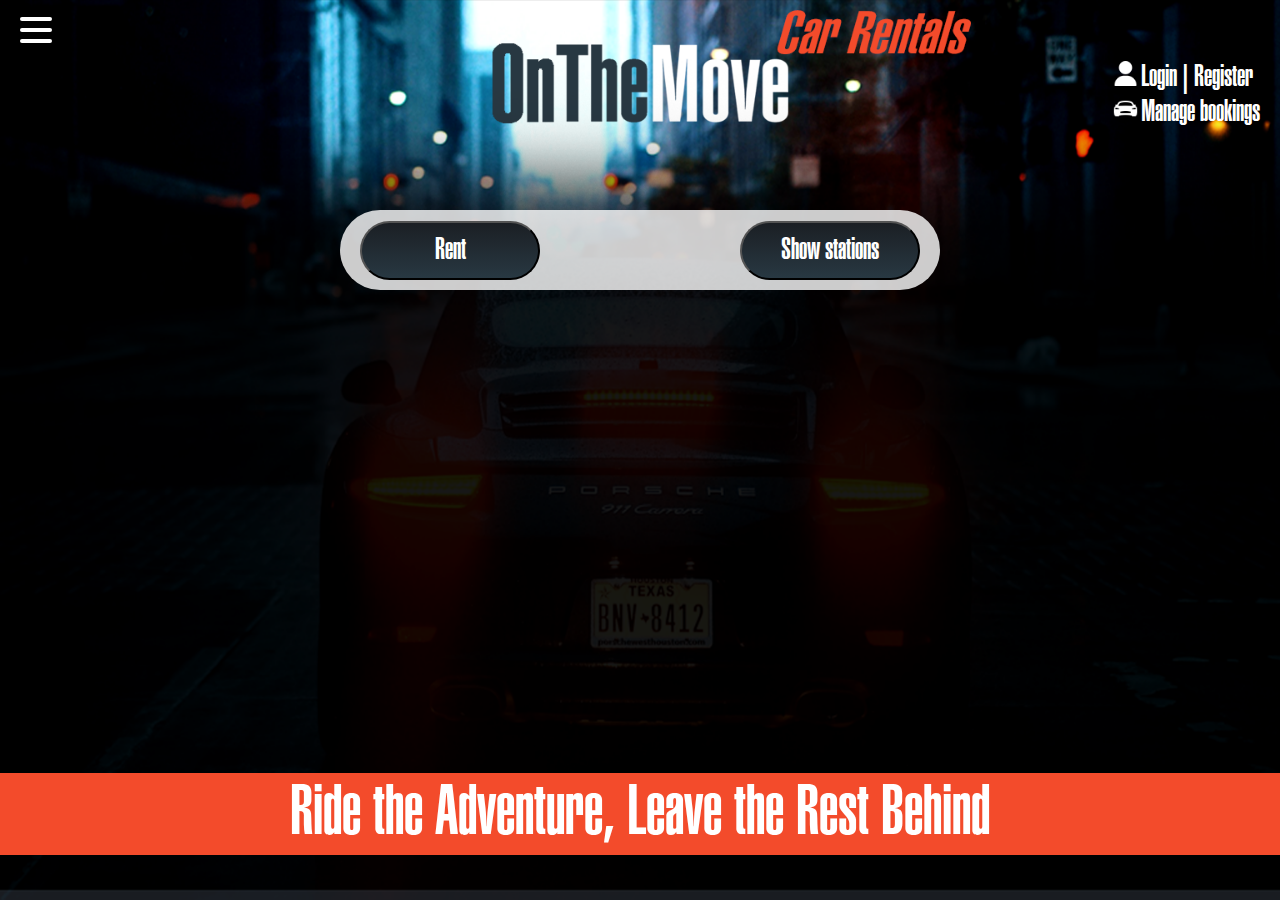
==== src/main/resources/static/index.html @ d13a9739 "add hrefs" ====
<!DOCTYPE html>
<html lang="en">
<head>
    <meta charset="UTF-8">
    <meta name="viewport" content="width=device-width, initial-scale=1.0">
    <link rel="icon" href="img/favicon.ico" type="image/x-icon">
    <link href="css/style.css" type="text/css" rel="stylesheet">
    <link href="css/nav.css" type="text/css" rel="stylesheet">
    <link href="css/html.css" type="text/css" rel="stylesheet">
    <title>OnTheMove Car Rentals</title>
</head>
<body>

<nav>
    <div class="navbar">
        <div class="container nav-container">
            <input class="checkbox" type="checkbox" name="" id="" />
            <div class="hamburger-lines">
                <span class="line line1"></span>
                <span class="line line2"></span>
                <span class="line line3"></span>
            </div>
            <div class="logo">
            </div>
            <div class="menu-items">
                <li><a class="currentNav" href="index.html">Home</a></li>
                <li><a href="#">Rent</a></li>
                <li><a href="#">Show stations</a></li>
                <li><a href="manageBookings.html">Manage bookings</a></li>
                <li><a href="#">Contact</a></li>
            </div>
        </div>
    </div>
</nav>

<div id="LoMa">
    <ul>
        <li>
            <img class="LoMa-icon" src="img/user.png" alt=""> <a class="home-links" href="login.html">Login | Register</a>
        </li>
        <li>
            <img class="LoMa-icon" src="img/car.png" alt=""> <a class="home-links" href="manageBookings.html">Manage bookings</a>
        </li>
    </ul>



</div>

<div id="twonavbar">
    <button class="btn">Rent</button>
    <button class="btn">Show stations</button>
</div>

<div id="slogendiv">
    <p id="slogen">Ride the Adventure, Leave the Rest Behind</p>
</div>




</body>
</html>
---- src/main/resources/static/css/style.css ----
@font-face {
    font-family: Helvetica;
    src: url(../fonts/Helvetica.otf);
}

* {
    margin: 0;
    padding: 0;
}

body{
    background-image:url(../img/bgImage-logo-dark.png);
    background-color: black;
    background-size: cover;
    background-repeat: no-repeat;
    background-attachment: fixed;
    background-position: center top;
    font-family: Helvetica, Arial, sans-serif;
    color: white;

}

/*Home Navbar Rent & Show stations*/

#twonavbar{
    background-color: rgb(255, 255, 255, 0.8);
    margin: auto;
    margin-top: 150px;
    width: 600px;
    min-height: 80px;
    border-radius: 40px;
    display: flex;
    justify-content: space-between;
    padding: 0 20px;
    align-items: center;
}

.btn {
    width: 180px;
    background: #1b1f24;
    background-image: -webkit-linear-gradient(top, #1b1f24, #283842);
    background-image: -moz-linear-gradient(top, #1b1f24, #283842);
    background-image: -ms-linear-gradient(top, #1b1f24, #283842);
    background-image: -o-linear-gradient(top, #1b1f24, #283842);
    background-image: linear-gradient(to bottom, #1b1f24, #283842);
    -webkit-border-radius: 60;
    -moz-border-radius: 60;
    border-radius: 60px;
    font-family: Helvetica-UC;
    color: #ffffff;
    font-size: 30px;
    padding: 10px 20px 10px 20px;
    text-decoration: none;
}

.btn:hover {
    cursor: pointer;
    background: #283842;
    background-image: -webkit-linear-gradient(top, #283842, #1b1f24);
    background-image: -moz-linear-gradient(top, #283842, #1b1f24);
    background-image: -ms-linear-gradient(top, #283842, #1b1f24);
    background-image: -o-linear-gradient(top, #283842, #1b1f24);
    background-image: linear-gradient(to bottom, #283842, #1b1f24);
    text-decoration: none;
}

/*Home Links top right corner Login|Register & Manage bookings*/

#LoMa{
    float: right;
    font-family: Helvetica-UC;
}

#LoMa ul{
    list-style-type: none;
}

.home-links, .home-links:visited {
    text-decoration: none;
    color: white;
    font-size: 30px;
    padding-right: 20px;
}

.home-links:hover{
    color: #f34b2b;
}

.LoMa-icon{
    width: 25px;
    filter: invert(100%);

}

.current{
    text-decoration: none;
    color: white;
    font-size: 30px;
    padding-right: 20px;
    color: #f34b2b;
}
---- src/main/resources/static/css/nav.css ----
@import url("https://fonts.googleapis.com/css2?family=Poppins:ital,wght@0,100;0,200;0,300;0,400;0,500;0,600;0,700;0,800;0,900;1,100;1,200;1,300;1,400;1,500;1,600;1,700;1,800;1,900&display=swap");

@font-face {
  font-family: Helvetica-UC;
  src: url(../fonts/Helvetica\ Ultra\ Compressed.otf);
}

* {
  margin: 0;
  padding: 0;
  box-sizing: border-box;
}

.container {
  max-width: 1050px;
  width: 70%;
  padding-left: 20px;
}

.navbar {
  width: 50%;
}

.nav-container {
  display: flex;
  justify-content: space-between;
  align-items: center;
  height: 62px;
}

.navbar .menu-items {
  display: flex;
}

.navbar .nav-container li {
  list-style: none;
}

.navbar .nav-container a {
  font-family: Helvetica-UC;
  text-decoration: none;
  color: #ffffff;
  font-weight: 500;
  font-size: 50px;
  padding: 0.7rem;
}

.navbar .nav-container a:hover{
  font-family: Helvetica-UC;
  font-weight: bolder;
  color: #f34b2b;
}

.nav-container {
  display: block;
  position: relative;
  height: 60px;
  z-index: 5;
}

.nav-container .checkbox {
  position: absolute;
  display: block;
  height: 32px;
  width: 32px;
  top: 20px;
  left: 20px;
  z-index: 5;
  opacity: 0;
  cursor: pointer;
}

.nav-container .hamburger-lines {
  display: block;
  height: 26px;
  width: 32px;
  position: absolute;
  top: 17px;
  left: 20px;
  z-index: 2;
  display: flex;
  flex-direction: column;
  justify-content: space-between;
}

.nav-container .hamburger-lines .line {
  display: block;
  height: 4px;
  width: 100%;
  border-radius: 10px;
  background: #ffffff;
}

.nav-container .hamburger-lines .line1 {
  transform-origin: 0% 0%;
  transition: transform 0.4s ease-in-out;
}

.nav-container .hamburger-lines .line2 {
  transition: transform 0.2s ease-in-out;
}

.nav-container .hamburger-lines .line3 {
  transform-origin: 0% 100%;
  transition: transform 0.4s ease-in-out;
}

.navbar .menu-items {
  padding-top: 100px;
  background-color: #1b1f24e6;
  height: 100vh;
  width: 50%;
  transform: translate(-150%);
  display: flex;
  flex-direction: column;
  margin-left: -20px;
  transition: transform 0.5s ease-in-out;
  text-align: left;
}

.navbar .menu-items li {
  margin-bottom: 1.2rem;
  font-size: 1.5rem;
  font-weight: 500;
}

.logo {
  position: absolute;
  top: 5px;
  right: 15px;
  font-size: 1.2rem;
  color: #0e2431;
}

.nav-container input[type="checkbox"]:checked ~ .menu-items {
  transform: translateX(0);
}

.nav-container input[type="checkbox"]:checked ~ .hamburger-lines .line1 {
  transform: rotate(45deg);
}

.nav-container input[type="checkbox"]:checked ~ .hamburger-lines .line2 {
  transform: scaleY(0);
}

.nav-container input[type="checkbox"]:checked ~ .hamburger-lines .line3 {
  transform: rotate(-45deg);
}

.nav-container input[type="checkbox"]:checked ~ .logo{
  display: none;
}
---- src/main/resources/static/css/html.css ----
@font-face {
    font-family: Helvetica-UC;
    src: url(/fonts/Helvetica\ Ultra\ Compressed.otf) format('opentype');
}

body{
    position: relative;
    height: 95vh;
    overflow: hidden;
    font-family: Helvetica-UC;
}

#slogendiv{
    width: 100%;
    background-color: #f34b2b;
    position: absolute;
    bottom: 0;
    z-index: auto;
}

#slogen{
    font-size: 70px;
    text-align: center;
    color: white;

}
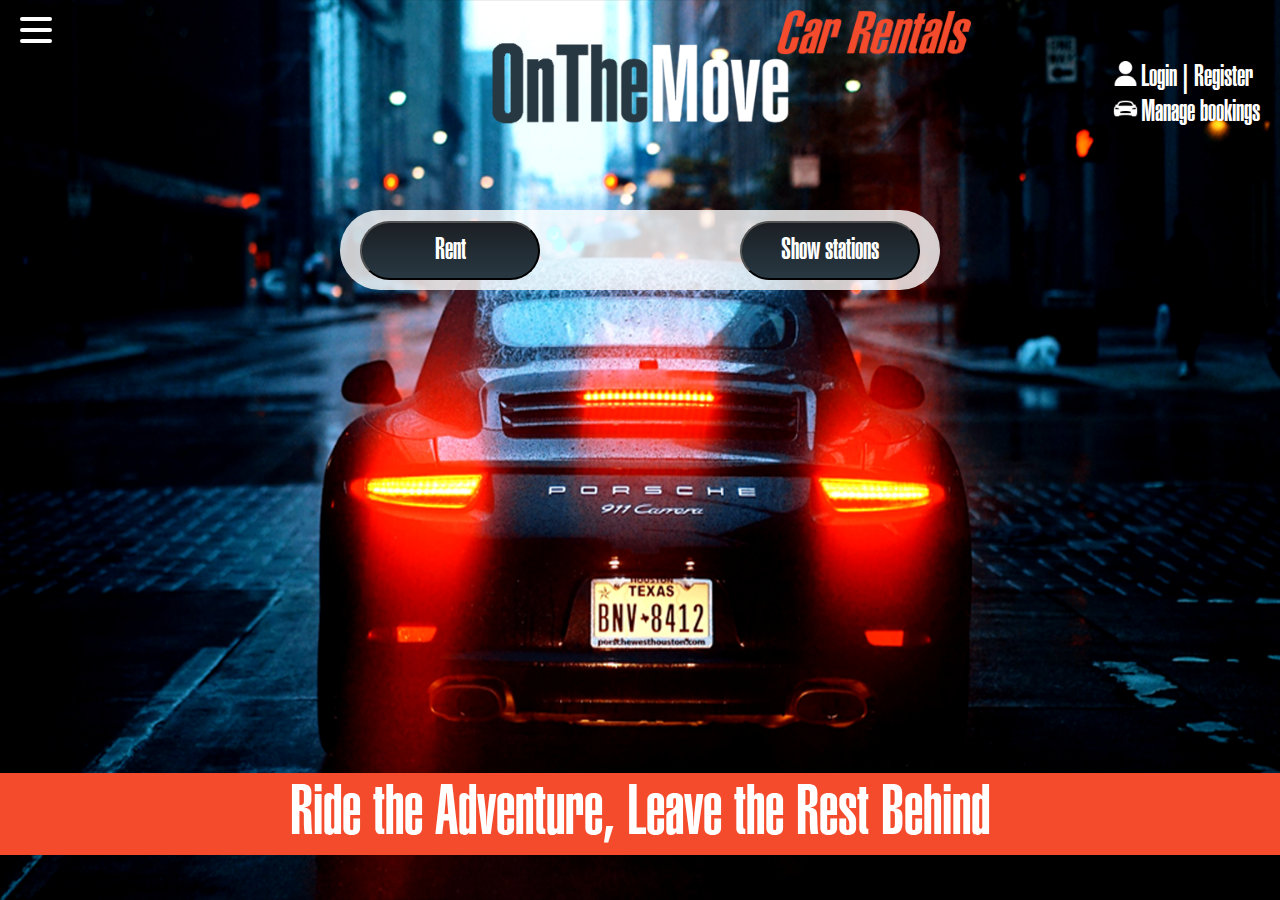
==== commit 43ac339f: "change href to index.css" ====
--- a/src/main/resources/static/index.html
+++ b/src/main/resources/static/index.html
@@ -6,7 +6,7 @@
     <link rel="icon" href="img/favicon.ico" type="image/x-icon">
     <link href="css/style.css" type="text/css" rel="stylesheet">
     <link href="css/nav.css" type="text/css" rel="stylesheet">
-    <link href="css/html.css" type="text/css" rel="stylesheet">
+    <link href="css/index.css" type="text/css" rel="stylesheet">
     <title>OnTheMove Car Rentals</title>
 </head>
 <body>
--- a/src/main/resources/static/css/index.css
+++ b/src/main/resources/static/css/index.css
@@ -0,0 +1,36 @@
+@font-face {
+    font-family: Helvetica-UC;
+    src: url(/fonts/Helvetica\ Ultra\ Compressed.otf) format('opentype');
+}
+
+body{
+    position: relative;
+    height: 95vh;
+    overflow: hidden;
+    font-family: Helvetica-UC;
+}
+
+body{
+    background-image:url(../img/bgImage-logo.png);
+    background-color: black;
+    background-size: cover;
+    background-repeat: no-repeat;
+    background-attachment: fixed;
+    background-position: center top;
+
+}
+
+#slogendiv{
+    width: 100%;
+    background-color: #f34b2b;
+    position: absolute;
+    bottom: 0;
+    z-index: auto;
+}
+
+#slogen{
+    font-size: 70px;
+    text-align: center;
+    color: white;
+
+}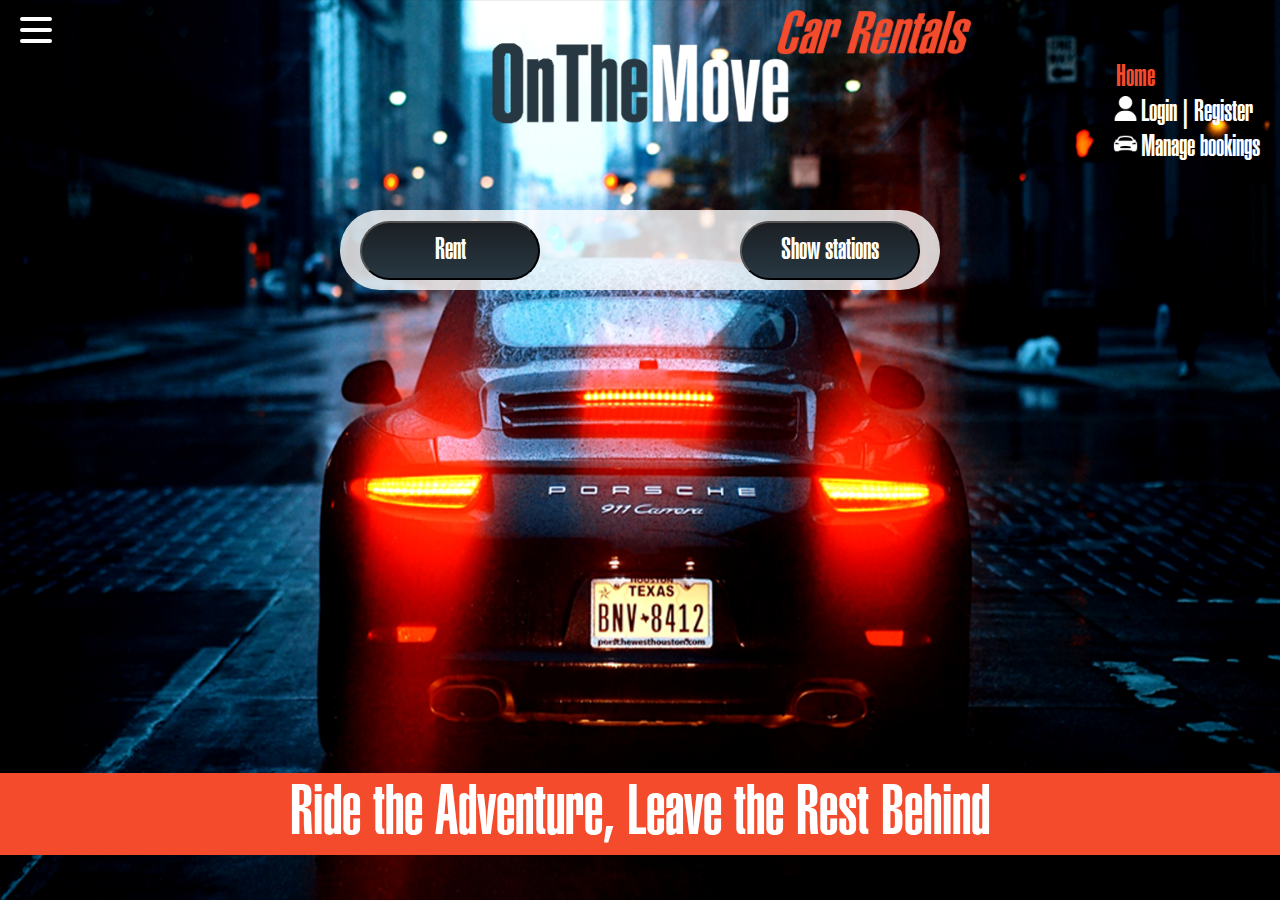
==== commit 51047433: "index was updated with links to all the new pages. Corresponding css was added. html.css was deleted" ====
--- a/src/main/resources/static/index.html
+++ b/src/main/resources/static/index.html
@@ -11,53 +11,54 @@
 </head>
 <body>
 
-<nav>
-    <div class="navbar">
+    <nav>
+        <div class="navbar">
         <div class="container nav-container">
             <input class="checkbox" type="checkbox" name="" id="" />
             <div class="hamburger-lines">
                 <span class="line line1"></span>
                 <span class="line line2"></span>
                 <span class="line line3"></span>
-            </div>
+            </div>  
             <div class="logo">
             </div>
             <div class="menu-items">
                 <li><a class="currentNav" href="index.html">Home</a></li>
-                <li><a href="#">Rent</a></li>
-                <li><a href="#">Show stations</a></li>
+                <li><a href="rent.html">Rent</a></li>
+                <li><a href="showstations.html">Show stations</a></li>
                 <li><a href="manageBookings.html">Manage bookings</a></li>
-                <li><a href="#">Contact</a></li>
+                <li><a href="contact.html">Contact</a></li>
             </div>
         </div>
+        </div>
+    </nav>
+
+    <div id="LoMa">
+        <ul>
+            <li>
+                <img class="LoMa-icon" src="img/home.png" alt=""> <a class="current" class="home-links" href="index.html">Home</a>
+            </li>
+            <li>
+                <img class="LoMa-icon" src="img/user.png" alt=""> <a class="home-links" href="login.html">Login | Register</a>
+            </li>
+            <li>
+                <img class="LoMa-icon" src="img/car.png" alt=""> <a class="home-links" href="manageBookings.html">Manage bookings</a>
+            </li> 
+        </ul>
     </div>
-</nav>
 
-<div id="LoMa">
-    <ul>
-        <li>
-            <img class="LoMa-icon" src="img/user.png" alt=""> <a class="home-links" href="login.html">Login | Register</a>
-        </li>
-        <li>
-            <img class="LoMa-icon" src="img/car.png" alt=""> <a class="home-links" href="manageBookings.html">Manage bookings</a>
-        </li>
-    </ul>
+    <div id="twonavbar">
+        <a href="rent.html"><button class="btn">Rent</button></a>
+        <a href="showstations.html"><button class="btn">Show stations</button></a>
+        
+    </div>
+
+    <div id="slogendiv">
+        <p id="slogen">Ride the Adventure, Leave the Rest Behind</p>
+    </div>
+    
 
 
-
-</div>
-
-<div id="twonavbar">
-    <button class="btn">Rent</button>
-    <button class="btn">Show stations</button>
-</div>
-
-<div id="slogendiv">
-    <p id="slogen">Ride the Adventure, Leave the Rest Behind</p>
-</div>
-
-
-
-
+    
 </body>
 </html>--- a/src/main/resources/static/css/index.css
+++ b/src/main/resources/static/css/index.css
@@ -17,7 +17,7 @@
     background-repeat: no-repeat;
     background-attachment: fixed;
     background-position: center top;
-
+    
 }
 
 #slogendiv{
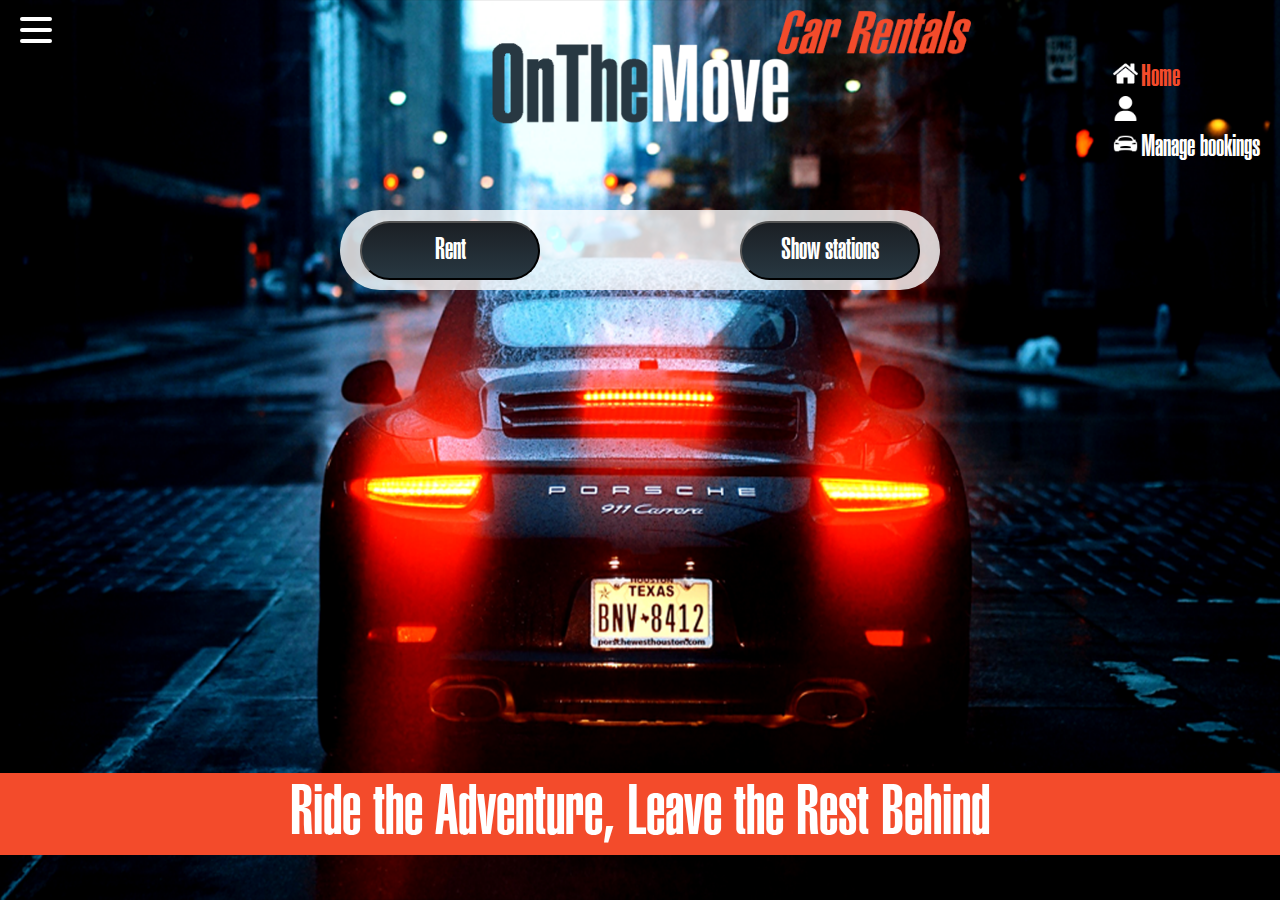
==== commit 3b551071: "logout functionality added" ====
--- a/src/main/resources/static/index.html
+++ b/src/main/resources/static/index.html
@@ -7,6 +7,7 @@
     <link href="css/style.css" type="text/css" rel="stylesheet">
     <link href="css/nav.css" type="text/css" rel="stylesheet">
     <link href="css/index.css" type="text/css" rel="stylesheet">
+    <script src="/js/logout.js"></script>
     <title>OnTheMove Car Rentals</title>
 </head>
 <body>
@@ -39,7 +40,7 @@
                 <img class="LoMa-icon" src="img/home.png" alt=""> <a class="current" class="home-links" href="index.html">Home</a>
             </li>
             <li>
-                <img class="LoMa-icon" src="img/user.png" alt=""> <a class="home-links" href="login.html">Login | Register</a>
+                <img class="LoMa-icon" src="img/user.png" alt=""> <a class="home-links" href="login.html"></a>
             </li>
             <li>
                 <img class="LoMa-icon" src="img/car.png" alt=""> <a class="home-links" href="manageBookings.html">Manage bookings</a>
@@ -56,9 +57,5 @@
     <div id="slogendiv">
         <p id="slogen">Ride the Adventure, Leave the Rest Behind</p>
     </div>
-    
-
-
-    
 </body>
 </html>--- a/src/main/resources/static/css/style.css
+++ b/src/main/resources/static/css/style.css
@@ -14,10 +14,10 @@
     background-size: cover;
     background-repeat: no-repeat;
     background-attachment: fixed;
-    background-position: center top;
+    background-position: center top; 
     font-family: Helvetica, Arial, sans-serif;
     color: white;
-
+    
 }
 
 /*Home Navbar Rent & Show stations*/
@@ -33,9 +33,9 @@
     justify-content: space-between;
     padding: 0 20px;
     align-items: center;
-}
+  }
 
-.btn {
+  .btn {
     width: 180px;
     background: #1b1f24;
     background-image: -webkit-linear-gradient(top, #1b1f24, #283842);
@@ -51,9 +51,9 @@
     font-size: 30px;
     padding: 10px 20px 10px 20px;
     text-decoration: none;
-}
-
-.btn:hover {
+  }
+  
+  .btn:hover {
     cursor: pointer;
     background: #283842;
     background-image: -webkit-linear-gradient(top, #283842, #1b1f24);
@@ -62,43 +62,43 @@
     background-image: -o-linear-gradient(top, #283842, #1b1f24);
     background-image: linear-gradient(to bottom, #283842, #1b1f24);
     text-decoration: none;
-}
+  }
 
-/*Home Links top right corner Login|Register & Manage bookings*/
+  /*Home Links top right corner Login|Register & Manage bookings*/
 
-#LoMa{
+  #LoMa{
     float: right;
     font-family: Helvetica-UC;
-}
+  }
 
-#LoMa ul{
+  #LoMa ul{
     list-style-type: none;
-}
+  }
 
-.home-links, .home-links:visited {
+  .home-links, .home-links:visited {
     text-decoration: none;
     color: white;
     font-size: 30px;
     padding-right: 20px;
-}
+  }
 
-.home-links:hover{
+  .home-links:hover{
     color: #f34b2b;
-}
+  }
 
-.LoMa-icon{
+  .LoMa-icon{
     width: 25px;
     filter: invert(100%);
 
-}
+  }
 
-.current{
+  .current{
     text-decoration: none;
     color: white;
     font-size: 30px;
     padding-right: 20px;
     color: #f34b2b;
-}
+  }
 
 
 
--- a/src/main/resources/static/css/nav.css
+++ b/src/main/resources/static/css/nav.css
@@ -1,156 +1,156 @@
 @import url("https://fonts.googleapis.com/css2?family=Poppins:ital,wght@0,100;0,200;0,300;0,400;0,500;0,600;0,700;0,800;0,900;1,100;1,200;1,300;1,400;1,500;1,600;1,700;1,800;1,900&display=swap");
 
 @font-face {
-  font-family: Helvetica-UC;
-  src: url(../fonts/Helvetica\ Ultra\ Compressed.otf);
+    font-family: Helvetica-UC;
+    src: url(../fonts/Helvetica\ Ultra\ Compressed.otf);
 }
 
 * {
-  margin: 0;
-  padding: 0;
-  box-sizing: border-box;
-}
+    margin: 0;
+    padding: 0;
+    box-sizing: border-box;
+  }
 
-.container {
-  max-width: 1050px;
-  width: 70%;
-  padding-left: 20px;
-}
+  .container {
+    max-width: 1050px;
+    width: 70%;
+    padding-left: 20px;
+  }
 
-.navbar {
-  width: 50%;
+  .navbar {
+    width: 50%;
+  }
+
+  .nav-container {
+    display: flex;
+    justify-content: space-between;
+    align-items: center;
+    height: 62px;
+  }
+
+  .navbar .menu-items {
+    display: flex;
+  }
+
+  .navbar .nav-container li {
+    list-style: none;
+  }
+
+  .navbar .nav-container a {
+    font-family: Helvetica-UC;
+    text-decoration: none;
+    color: #ffffff;
+    font-weight: 500;
+    font-size: 50px;
+    padding: 0.7rem;
+  }
+
+  .navbar .nav-container a:hover{
+    font-family: Helvetica-UC;
+    font-weight: bolder;
+    color: #f34b2b; 
 }
 
 .nav-container {
-  display: flex;
-  justify-content: space-between;
-  align-items: center;
-  height: 62px;
-}
+    display: block;
+    position: relative;
+    height: 60px;
+    z-index: 5;
+  }
 
-.navbar .menu-items {
-  display: flex;
-}
+  .nav-container .checkbox {
+    position: absolute;
+    display: block;
+    height: 32px;
+    width: 32px;
+    top: 20px;
+    left: 20px;
+    z-index: 5;
+    opacity: 0;
+    cursor: pointer;
+  }
 
-.navbar .nav-container li {
-  list-style: none;
-}
+  .nav-container .hamburger-lines {
+    display: block;
+    height: 26px;
+    width: 32px;
+    position: absolute;
+    top: 17px;
+    left: 20px;
+    z-index: 2;
+    display: flex;
+    flex-direction: column;
+    justify-content: space-between;
+  }
 
-.navbar .nav-container a {
-  font-family: Helvetica-UC;
-  text-decoration: none;
-  color: #ffffff;
-  font-weight: 500;
-  font-size: 50px;
-  padding: 0.7rem;
-}
+  .nav-container .hamburger-lines .line {
+    display: block;
+    height: 4px;
+    width: 100%;
+    border-radius: 10px;
+    background: #ffffff;
+  }
+  
+  .nav-container .hamburger-lines .line1 {
+    transform-origin: 0% 0%;
+    transition: transform 0.4s ease-in-out;
+  }
+  
+  .nav-container .hamburger-lines .line2 {
+    transition: transform 0.2s ease-in-out;
+  }
+  
+  .nav-container .hamburger-lines .line3 {
+    transform-origin: 0% 100%;
+    transition: transform 0.4s ease-in-out;
+  }
 
-.navbar .nav-container a:hover{
-  font-family: Helvetica-UC;
-  font-weight: bolder;
-  color: #f34b2b;
-}
+  .navbar .menu-items {
+    padding-top: 100px;
+    background-color: #1b1f24e6;
+    height: 100vh;
+    width: 50%;
+    transform: translate(-150%);
+    display: flex;
+    flex-direction: column;
+    margin-left: -20px;
+    transition: transform 0.5s ease-in-out;
+    text-align: left;
+  }
 
-.nav-container {
-  display: block;
-  position: relative;
-  height: 60px;
-  z-index: 5;
-}
+  .navbar .menu-items li {
+    margin-bottom: 1.2rem;
+    font-size: 1.5rem;
+    font-weight: 500;
+  }
 
-.nav-container .checkbox {
-  position: absolute;
-  display: block;
-  height: 32px;
-  width: 32px;
-  top: 20px;
-  left: 20px;
-  z-index: 5;
-  opacity: 0;
-  cursor: pointer;
-}
+  .logo {
+    position: absolute;
+    top: 5px;
+    right: 15px;
+    font-size: 1.2rem;
+    color: #0e2431;
+  }
 
-.nav-container .hamburger-lines {
-  display: block;
-  height: 26px;
-  width: 32px;
-  position: absolute;
-  top: 17px;
-  left: 20px;
-  z-index: 2;
-  display: flex;
-  flex-direction: column;
-  justify-content: space-between;
-}
-
-.nav-container .hamburger-lines .line {
-  display: block;
-  height: 4px;
-  width: 100%;
-  border-radius: 10px;
-  background: #ffffff;
-}
-
-.nav-container .hamburger-lines .line1 {
-  transform-origin: 0% 0%;
-  transition: transform 0.4s ease-in-out;
-}
-
-.nav-container .hamburger-lines .line2 {
-  transition: transform 0.2s ease-in-out;
-}
-
-.nav-container .hamburger-lines .line3 {
-  transform-origin: 0% 100%;
-  transition: transform 0.4s ease-in-out;
-}
-
-.navbar .menu-items {
-  padding-top: 100px;
-  background-color: #1b1f24e6;
-  height: 100vh;
-  width: 50%;
-  transform: translate(-150%);
-  display: flex;
-  flex-direction: column;
-  margin-left: -20px;
-  transition: transform 0.5s ease-in-out;
-  text-align: left;
-}
-
-.navbar .menu-items li {
-  margin-bottom: 1.2rem;
-  font-size: 1.5rem;
-  font-weight: 500;
-}
-
-.logo {
-  position: absolute;
-  top: 5px;
-  right: 15px;
-  font-size: 1.2rem;
-  color: #0e2431;
-}
-
-.nav-container input[type="checkbox"]:checked ~ .menu-items {
-  transform: translateX(0);
-}
-
-.nav-container input[type="checkbox"]:checked ~ .hamburger-lines .line1 {
-  transform: rotate(45deg);
-}
-
-.nav-container input[type="checkbox"]:checked ~ .hamburger-lines .line2 {
-  transform: scaleY(0);
-}
-
-.nav-container input[type="checkbox"]:checked ~ .hamburger-lines .line3 {
-  transform: rotate(-45deg);
-}
-
-.nav-container input[type="checkbox"]:checked ~ .logo{
-  display: none;
-}
+  .nav-container input[type="checkbox"]:checked ~ .menu-items {
+    transform: translateX(0);
+  }
+  
+  .nav-container input[type="checkbox"]:checked ~ .hamburger-lines .line1 {
+    transform: rotate(45deg);
+  }
+  
+  .nav-container input[type="checkbox"]:checked ~ .hamburger-lines .line2 {
+    transform: scaleY(0);
+  }
+  
+  .nav-container input[type="checkbox"]:checked ~ .hamburger-lines .line3 {
+    transform: rotate(-45deg);
+  }
+  
+  .nav-container input[type="checkbox"]:checked ~ .logo{
+    display: none;
+  }
 
 
 
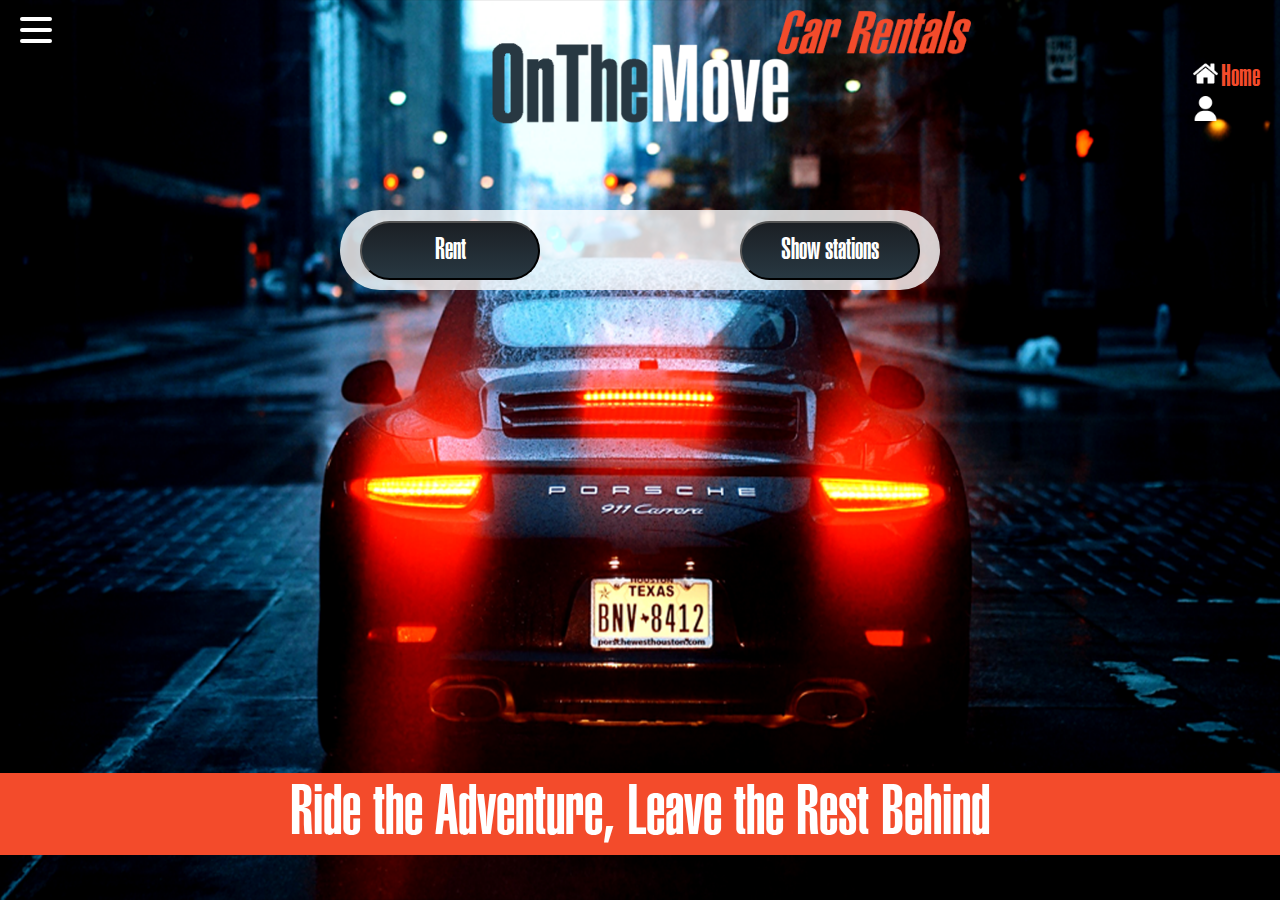
==== commit fb2b3c25: "hide "Manage bookings" when not logged in" ====
--- a/src/main/resources/static/index.html
+++ b/src/main/resources/static/index.html
@@ -42,7 +42,7 @@
             <li>
                 <img class="LoMa-icon" src="img/user.png" alt=""> <a class="home-links" href="login.html"></a>
             </li>
-            <li>
+            <li id="manageBookings" style="display: none;">
                 <img class="LoMa-icon" src="img/car.png" alt=""> <a class="home-links" href="manageBookings.html">Manage bookings</a>
             </li> 
         </ul>
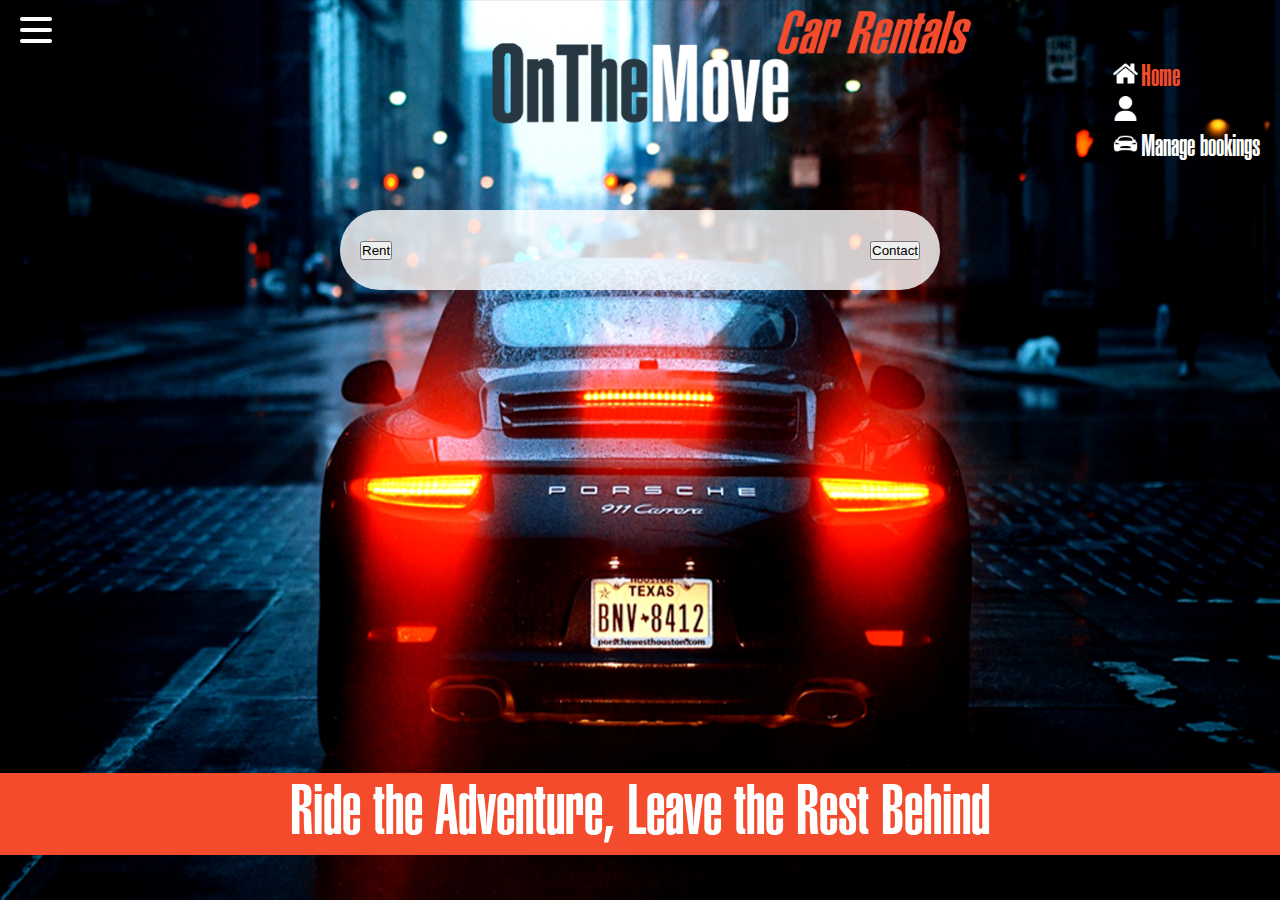
==== commit 91d15492: "showStations was removed + merged with contact + paths were updated in all html pages" ====
--- a/src/main/resources/static/index.html
+++ b/src/main/resources/static/index.html
@@ -7,7 +7,7 @@
     <link href="css/style.css" type="text/css" rel="stylesheet">
     <link href="css/nav.css" type="text/css" rel="stylesheet">
     <link href="css/index.css" type="text/css" rel="stylesheet">
-    <script src="/js/logout.js"></script>
+    <script defer src="/js/logout.js"></script>
     <title>OnTheMove Car Rentals</title>
 </head>
 <body>
@@ -26,7 +26,6 @@
             <div class="menu-items">
                 <li><a class="currentNav" href="index.html">Home</a></li>
                 <li><a href="rent.html">Rent</a></li>
-                <li><a href="showstations.html">Show stations</a></li>
                 <li><a href="manageBookings.html">Manage bookings</a></li>
                 <li><a href="contact.html">Contact</a></li>
             </div>
@@ -42,16 +41,17 @@
             <li>
                 <img class="LoMa-icon" src="img/user.png" alt=""> <a class="home-links" href="login.html"></a>
             </li>
-            <li id="manageBookings" style="display: none;">
+            <li id="manageBookings">
                 <img class="LoMa-icon" src="img/car.png" alt=""> <a class="home-links" href="manageBookings.html">Manage bookings</a>
             </li> 
         </ul>
     </div>
 
-    <div id="twonavbar">
-        <a href="rent.html"><button class="btn">Rent</button></a>
-        <a href="showstations.html"><button class="btn">Show stations</button></a>
-        
+    <div id="twonavbar-box">
+        <div id="twonavbar">
+            <a href="rent.html"><button class="twonavbar-btn">Rent</button></a>
+            <a href="contact.html"><button class="twonavbar-btn">Contact</button></a>
+        </div>
     </div>
 
     <div id="slogendiv">
--- a/src/main/resources/static/css/index.css
+++ b/src/main/resources/static/css/index.css
@@ -32,5 +32,4 @@
     font-size: 70px;
     text-align: center;
     color: white;
-
 }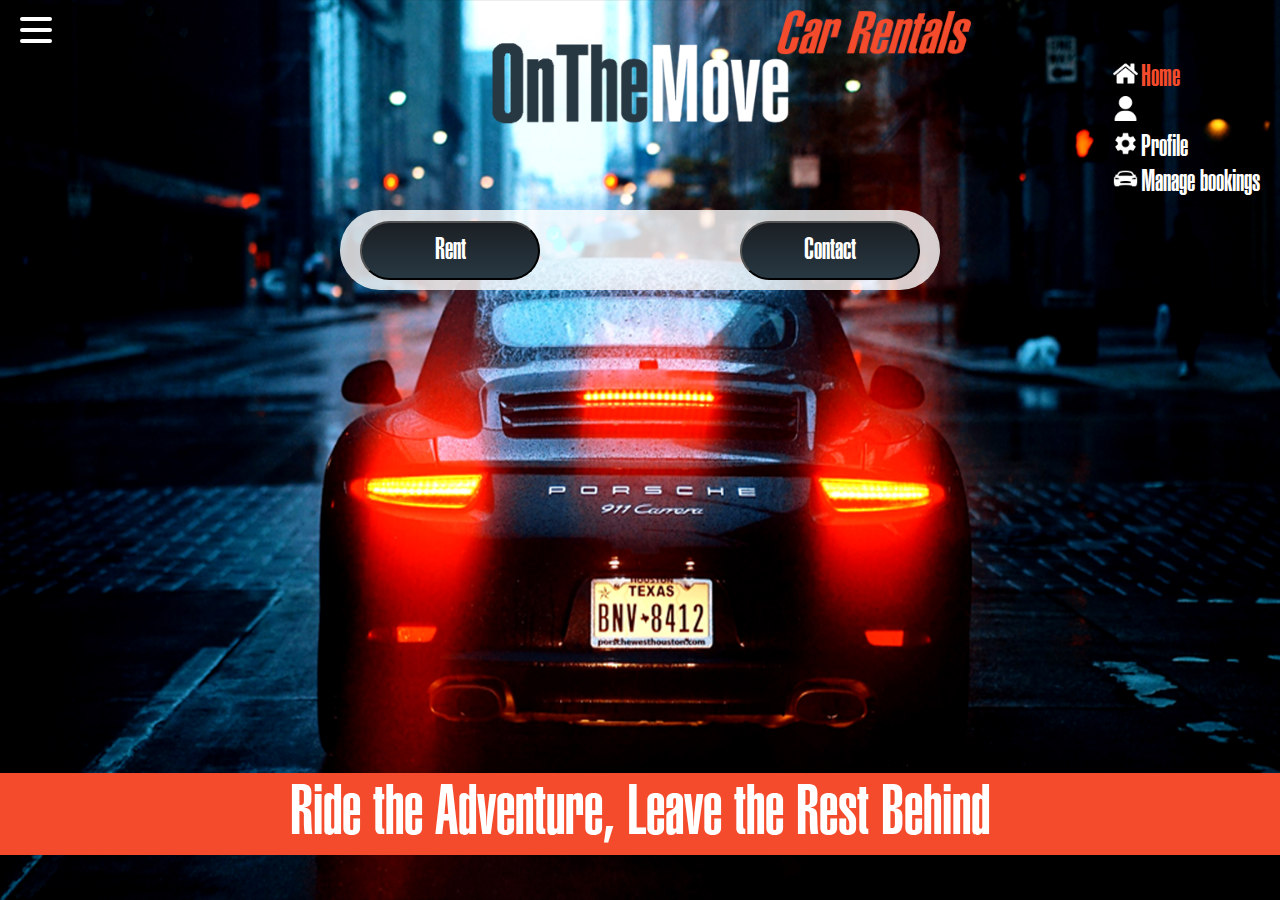
==== commit 82b75b50: "profile nav item added" ====
--- a/src/main/resources/static/index.html
+++ b/src/main/resources/static/index.html
@@ -12,15 +12,15 @@
 </head>
 <body>
 
-    <nav>
-        <div class="navbar">
+<nav>
+    <div class="navbar">
         <div class="container nav-container">
             <input class="checkbox" type="checkbox" name="" id="" />
             <div class="hamburger-lines">
                 <span class="line line1"></span>
                 <span class="line line2"></span>
                 <span class="line line3"></span>
-            </div>  
+            </div>
             <div class="logo">
             </div>
             <div class="menu-items">
@@ -30,32 +30,35 @@
                 <li><a href="contact.html">Contact</a></li>
             </div>
         </div>
-        </div>
-    </nav>
+    </div>
+</nav>
 
-    <div id="LoMa">
-        <ul>
-            <li>
-                <img class="LoMa-icon" src="img/home.png" alt=""> <a class="current" class="home-links" href="index.html">Home</a>
-            </li>
-            <li>
-                <img class="LoMa-icon" src="img/user.png" alt=""> <a class="home-links" href="login.html"></a>
-            </li>
-            <li id="manageBookings">
-                <img class="LoMa-icon" src="img/car.png" alt=""> <a class="home-links" href="manageBookings.html">Manage bookings</a>
-            </li> 
-        </ul>
+<div id="LoMa">
+    <ul>
+        <li>
+            <img class="LoMa-icon" src="img/home.png" alt=""> <a class="current" class="home-links" href="index.html">Home</a>
+        </li>
+        <li>
+            <img class="LoMa-icon" src="img/user.png" alt=""> <a class="home-links" href="login.html"></a>
+        </li>
+        <li id="profileSettings">
+            <img class="LoMa-icon" src="img/account-settings.png" alt=""> <a class="home-links" href="profile.html">Profile</a>
+        </li>
+        <li id="manageBookings">
+            <img class="LoMa-icon" src="img/car.png" alt=""> <a class="home-links" href="manageBookings.html">Manage bookings</a>
+        </li>
+    </ul>
+</div>
+
+<div id="twonavbar-box">
+    <div id="twonavbar">
+        <a href="rent.html"><button class="twonavbar-btn">Rent</button></a>
+        <a href="contact.html"><button class="twonavbar-btn">Contact</button></a>
     </div>
+</div>
 
-    <div id="twonavbar-box">
-        <div id="twonavbar">
-            <a href="rent.html"><button class="twonavbar-btn">Rent</button></a>
-            <a href="contact.html"><button class="twonavbar-btn">Contact</button></a>
-        </div>
-    </div>
-
-    <div id="slogendiv">
-        <p id="slogen">Ride the Adventure, Leave the Rest Behind</p>
-    </div>
+<div id="slogendiv">
+    <p id="slogen">Ride the Adventure, Leave the Rest Behind</p>
+</div>
 </body>
 </html>--- a/src/main/resources/static/css/style.css
+++ b/src/main/resources/static/css/style.css
@@ -1,8 +1,3 @@
-@font-face {
-    font-family: Helvetica;
-    src: url(../fonts/Helvetica.otf);
-}
-
 * {
     margin: 0;
     padding: 0;
@@ -33,9 +28,9 @@
     justify-content: space-between;
     padding: 0 20px;
     align-items: center;
-  }
+}
 
-  .btn {
+.twonavbar-btn {
     width: 180px;
     background: #1b1f24;
     background-image: -webkit-linear-gradient(top, #1b1f24, #283842);
@@ -51,9 +46,9 @@
     font-size: 30px;
     padding: 10px 20px 10px 20px;
     text-decoration: none;
-  }
-  
-  .btn:hover {
+}
+
+.twonavbar-btn:hover {
     cursor: pointer;
     background: #283842;
     background-image: -webkit-linear-gradient(top, #283842, #1b1f24);
@@ -62,7 +57,7 @@
     background-image: -o-linear-gradient(top, #283842, #1b1f24);
     background-image: linear-gradient(to bottom, #283842, #1b1f24);
     text-decoration: none;
-  }
+}
 
   /*Home Links top right corner Login|Register & Manage bookings*/
 
--- a/src/main/resources/static/css/nav.css
+++ b/src/main/resources/static/css/nav.css
@@ -2,7 +2,7 @@
 
 @font-face {
     font-family: Helvetica-UC;
-    src: url(../fonts/Helvetica\ Ultra\ Compressed.otf);
+    src: url(../fonts/HelveticaUltraCompressed.otf);
 }
 
 * {
@@ -150,16 +150,4 @@
   
   .nav-container input[type="checkbox"]:checked ~ .logo{
     display: none;
-  }
-
-
-
-
-  
-
-
-
-
-
-
-
+  }--- a/src/main/resources/static/css/index.css
+++ b/src/main/resources/static/css/index.css
@@ -1,6 +1,6 @@
 @font-face {
     font-family: Helvetica-UC;
-    src: url(/fonts/Helvetica\ Ultra\ Compressed.otf) format('opentype');
+    src: url(../fonts/HelveticaUltraCompressed.otf) format('opentype');
 }
 
 body{
